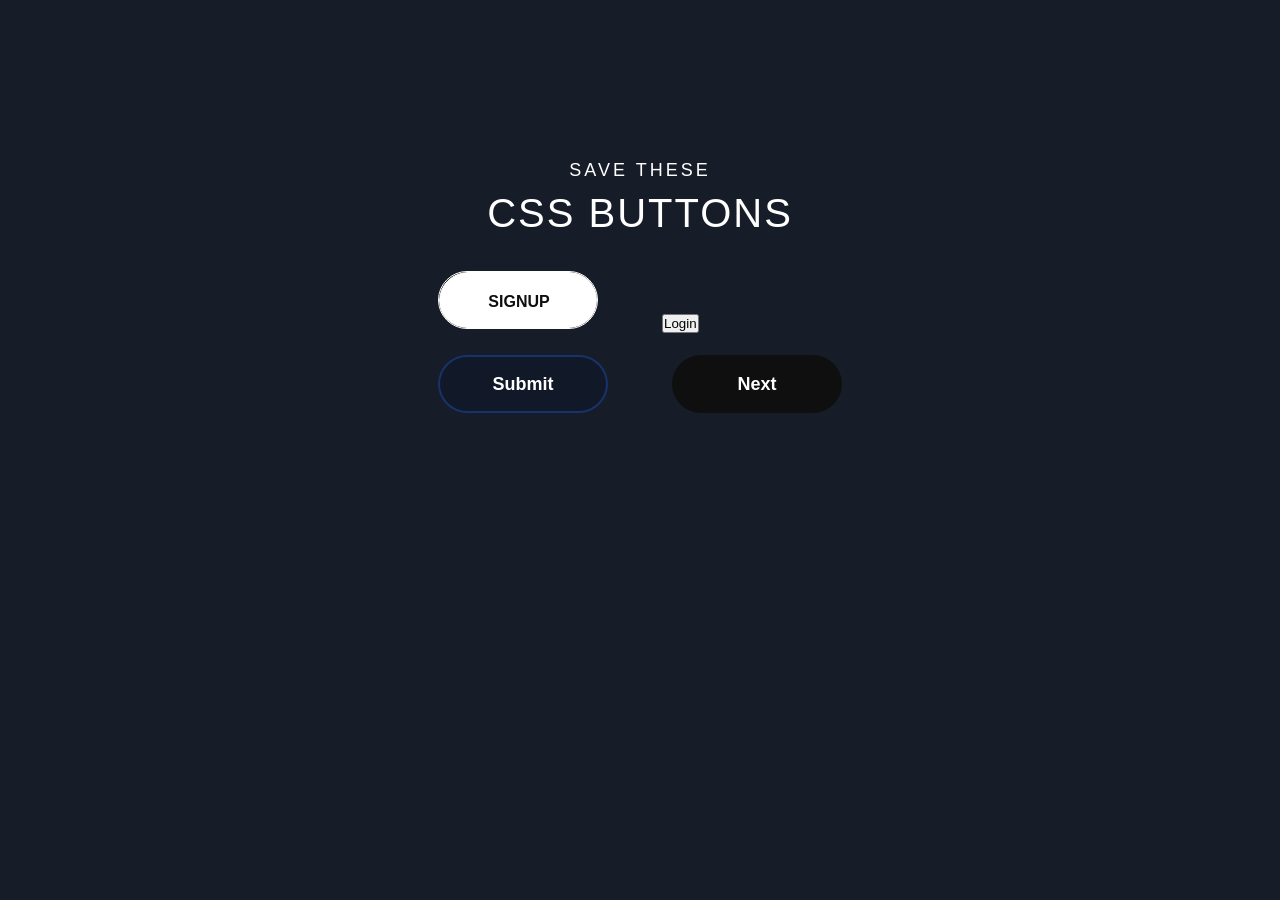
==== index.html @ 71bf4fc4 "Css Butten" ====
<!DOCTYPE html>
<html lang="en">
<head>
    <meta charset="UTF-8">
    <meta name="viewport" content="width=device-width, initial-scale=1.0">
    <title>SIX | Strong Button Hover</title>
    <link rel="stylesheet" href="css/style.css">
    <link rel="stylesheet" href="https://cdnjs.cloudflare.com/ajax/libs/animate.css/4.1.1/animate.min.css/">
</head>
<body>
    <div class="container">
        <div class="subtitle">Save These</div>
        <h1>Css Buttons</h1>
        <ul class="line">
            <li>
                <button class="btn-signup">
                    <span>S</span>
                    <span>i</span>
                    <span>g</span>
                    <span>n</span>
                    <span>u</span>
                    <span>p</span>
                </button>
                <button class="btn-login">
                    <span>Login</span>
                </button>  
            </li> 
            <li>
                <button class="btn-submit">
                    <span>Submit</span>
                </button>
                <button class="btn-next">
                    <span>Next</span>
                </button>
            </li>
            <li>

            </li>
            <li>

            </li>
        </ul>
    </div>
</body>
</html>
---- css/style.css ----
*,
*::after,
*::before{
    padding: 0;
    margin: 0;
    box-sizing: border-box;
}
body{
    background-color: #161c28;
}
ul{
    list-style: none;
}
.container{
    max-width: 1600px;
    padding: 0 15px;
    margin: 0 0;
}
h1,.subtitle{
    margin: 10px auto;
    color: white;
    text-align: center;
    font-family: sans-serif;
    font-weight: 10;
    text-transform: uppercase;
}
.subtitle{
    padding: 150px 10px 0px 10px;
    font-size: 18px;
    letter-spacing: 3px;
}
h1{
    padding:0px 10px 15px 10px;
    font-size: 40px;
    letter-spacing: 2px;
}
.line{
    display: grid;
    grid-template-rows: 1fr 1fr 1fr;
    justify-content: center;
    align-items: center;
}
.line li button{
    margin: 10px 30px;
}
/*-----------------------------------------| button Signup |---------------------------------------------*/
.line li > .btn-signup{
    position: relative;
    width: 160px;
    height: 58px;
    border: 1px solid white;
    border-radius: 50px;
    background-color: #0f0f0f; 
    color: white;
    font-size: 16px;
    font-weight: bolder;
    text-transform: uppercase;
    overflow: hidden;
    transition: 0.35s;
}
.line li > .btn-signup  span{
    position: absolute;
}
.line li > .btn-signup  span:first-child{
    top: -50%;
    left: 35%;
    transform: translate(-50% ,-50%);
    transition: 0.3s;
}
.line li > .btn-signup  span:nth-child(2){
    top: -70%;
    left: 40%;
    transform: translate(-50% ,-50%);
    transition: 0.4s;
}
.line li > .btn-signup  span:nth-child(3){
    top: -100%;
    left: 45%;
    transform: translate(-50% ,-50%);
    transition: 0.5s;
}
.line li > .btn-signup  span:nth-child(4){
    top: -130%;
    left: 50%;
    transform: translate(-50% ,-50%);
    transition: 0.6s;
}
.line li > .btn-signup  span:nth-child(5){
    top: -160%;
    left: 55%;
    transform: translate(-50% ,-50%);
    transition: 0.7s;
}
.line li > .btn-signup  span:last-child{
    top: -190%;
    left: 60%;
    transform: translate(-50% ,-50%);
    transition: 0.8s;
}
.line li > .btn-signup::before{
    content: 'signup';
    /* margin: 50px auto; */
    padding: 20px 0;
    width: 160px;
    height: 58px;
    border: 1px solid white;
    border-radius: 50px;
    background-color: white;
    color: #0f0f0f;
    text-transform: uppercase;
    position: absolute;
    top: 0;
    left: 0;
    transition: 0.35s;
}
.line li > .btn-signup:hover::before{
    top: 50%;
    left: 50%;
    transform: translate(-50% , 150%);
}
.line li > .btn-signup:hover  span:first-child{
    top: 50%;
    left: 35%;
    transform: translate(-50% ,-50%);
}
.line li > .btn-signup:hover  span:nth-child(2){
    top: 50%;
    left: 40%;
    transform: translate(-30% ,-50%);
}
.line li > .btn-signup:hover  span:nth-child(3){
    top: 50%;
    left: 46%;
    transform: translate(-50% ,-50%);
}
.line li > .btn-signup:hover  span:nth-child(4){
    top: 50%;
    left: 54%;
    transform: translate(-50% ,-50%);
}
.line li > .btn-signup:hover  span:nth-child(5){
    top: 50%;
    left: 62%;
    transform: translate(-50% ,-50%);
}
.line li > .btn-signup:hover  span:last-child{
    top: 50%;
    left: 69%;
    transform: translate(-50% ,-50%);
}
/*-----------------------------------------| button Submit |---------------------------------------------*/
.line li > .btn-submit{
    position: relative;
    width: 170px;
    height: 58px;
    border:2px solid #2563eb59;
    border-radius: 40px;
    background-color: #111827; 
    color: white;
    font-size: 18px;
    font-weight: 600;
    overflow: hidden;
    transition: 0.35s;
}
.line li > .btn-submit  span{
    position: relative;
    z-index: 2;
}
.line li > .btn-submit:hover{
    background-color: #0f0f0f;
    transform: translateY(-4px);
    box-shadow: 0 15px 35px rgba(37, 99, 235, 0.35);
}
/*-----------------------------------------| button Next |---------------------------------------------*/
.line li > .btn-next{
    position: relative;
    width: 170px;
    height: 58px;
    border: none;
    border-radius: 40px;
    background-color: #0f0f0f; 
    color: white;
    font-size: 18px;
    font-weight: 600;
    overflow: hidden;
    transition: 0.35s;
}
.line li > .btn-next  span{
    position: relative;
    z-index: 2;
}
.line li > .btn-next::before{
    content: '';
    position: absolute;
    border-radius: 16px;
    top: 0;
    left: -100%;
    width: 100%;
    height: 100%;
    background: #00d0ff;
    transition: 0.45s ease;
}
.line li > .btn-next:hover::before{
    left: 0;
}
.line li > .btn-next:hover{
    transform: translateY(-4px);
    box-shadow: 0 15px 35px #2563eb59;
}
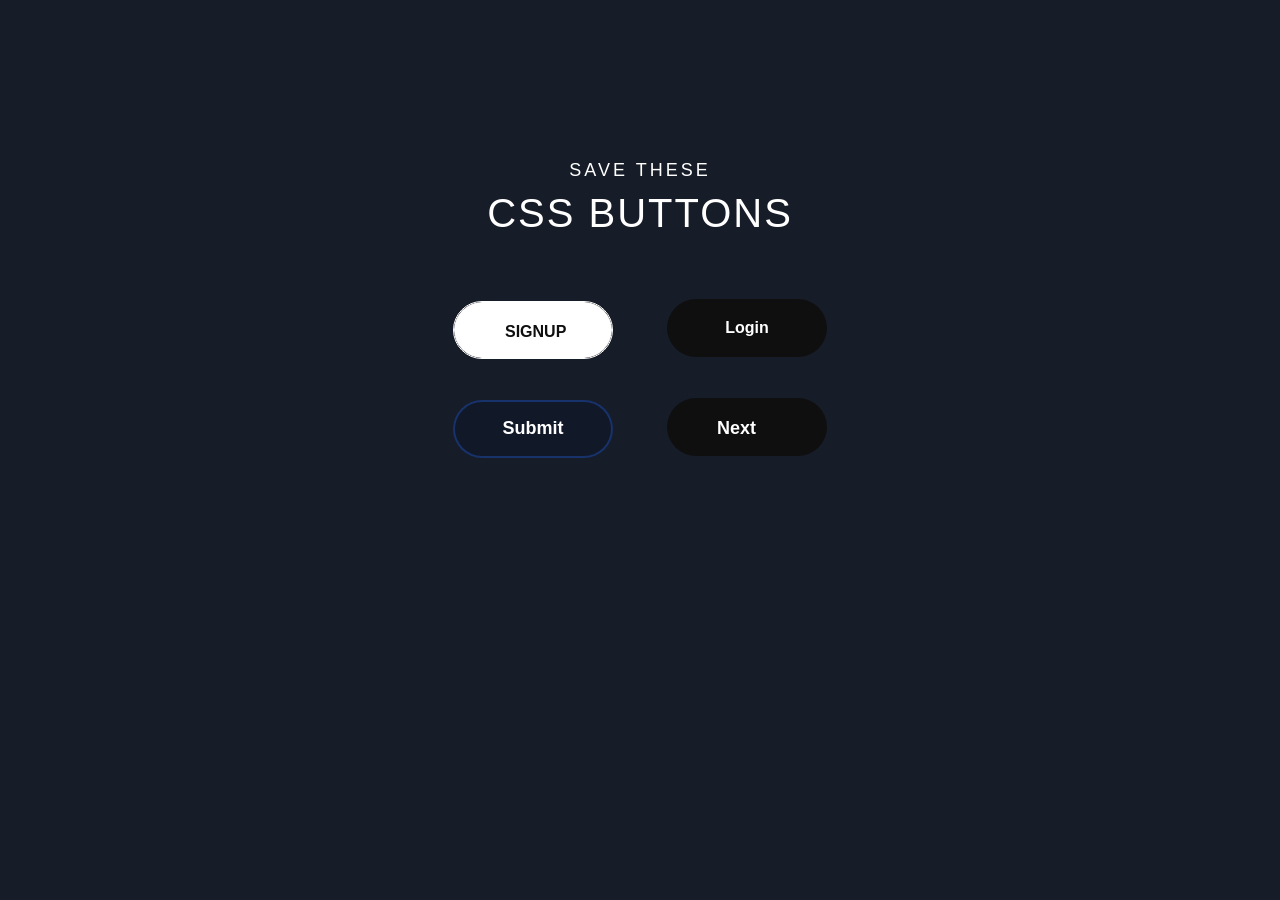
==== commit b21f4397: "feat: Use icons from icommon.io" ====
--- a/index.html
+++ b/index.html
@@ -6,6 +6,7 @@
     <title>SIX | Strong Button Hover</title>
     <link rel="stylesheet" href="css/style.css">
     <link rel="stylesheet" href="https://cdnjs.cloudflare.com/ajax/libs/animate.css/4.1.1/animate.min.css/">
+    <link rel="stylesheet" href="css/icons.css">
 </head>
 <body>
     <div class="container">
@@ -30,11 +31,10 @@
                     <span>Submit</span>
                 </button>
                 <button class="btn-next">
-                    <span>Next</span>
+                    <span>Next<i class="icon-weather-windy"></i></span>
                 </button>
             </li>
             <li>
-
             </li>
             <li>
 
--- a/css/style.css
+++ b/css/style.css
@@ -36,12 +36,15 @@
 }
 .line{
     display: grid;
-    grid-template-rows: 1fr 1fr 1fr;
+    grid-template-rows: 1fr 1fr 1fr 1fr;
     justify-content: center;
     align-items: center;
 }
+.line li{
+    position: relative;
+}
 .line li button{
-    margin: 10px 30px;
+    margin: 15px 25px;
 }
 /*-----------------------------------------| button Signup |---------------------------------------------*/
 .line li > .btn-signup{
@@ -56,6 +59,7 @@
     font-weight: bolder;
     text-transform: uppercase;
     overflow: hidden;
+    transform: translate(0, 25px);
     transition: 0.35s;
 }
 .line li > .btn-signup  span{
@@ -99,10 +103,9 @@
 }
 .line li > .btn-signup::before{
     content: 'signup';
-    /* margin: 50px auto; */
-    padding: 20px 0;
-    width: 160px;
-    height: 58px;
+    padding: 20px 50px;
+    width: 100%;
+    height: 100%;
     border: 1px solid white;
     border-radius: 50px;
     background-color: white;
@@ -111,12 +114,14 @@
     position: absolute;
     top: 0;
     left: 0;
+    transform: translate(0, 0);
     transition: 0.35s;
 }
 .line li > .btn-signup:hover::before{
+    position: absolute;
     top: 50%;
     left: 50%;
-    transform: translate(-50% , 150%);
+    transform: translate(-50% , 115%);
 }
 .line li > .btn-signup:hover  span:first-child{
     top: 50%;
@@ -148,13 +153,48 @@
     left: 69%;
     transform: translate(-50% ,-50%);
 }
+/*-----------------------------------------| button Login |---------------------------------------------*/
+.line li > .btn-login{
+    position: relative;
+    width: 160px;
+    height: 58px;
+    border: none;
+    border-radius: 50px;
+    background-color: #0f0f0f; 
+    color: white;
+    font-size: 16px;
+    font-weight: bolder;
+    overflow: hidden;
+    transition: 0.5s;
+}
+.line li > .btn-login  span{
+    position: relative;
+}
+.line li > .btn-login::after{
+    content: '';
+    position: absolute;
+    top: 0;
+    left: 0;
+    width: 100%;
+    height: 100%;
+    background: white;
+    transform: rotateY(90deg) skew(80deg);
+    transition: 0.5s ease;
+}
+.line li > .btn-login:hover::after{
+    transform: rotateY(180deg) skew(-5deg);
+}
+.line li > .btn-login:hover > span{
+    color: #0f0f0f;
+    z-index: 2;
+}
 /*-----------------------------------------| button Submit |---------------------------------------------*/
 .line li > .btn-submit{
     position: relative;
-    width: 170px;
+    width: 160px;
     height: 58px;
     border:2px solid #2563eb59;
-    border-radius: 40px;
+    border-radius: 50px;
     background-color: #111827; 
     color: white;
     font-size: 18px;
@@ -174,10 +214,10 @@
 /*-----------------------------------------| button Next |---------------------------------------------*/
 .line li > .btn-next{
     position: relative;
-    width: 170px;
+    width: 160px;
     height: 58px;
     border: none;
-    border-radius: 40px;
+    border-radius: 50px;
     background-color: #0f0f0f; 
     color: white;
     font-size: 18px;
@@ -189,10 +229,15 @@
     position: relative;
     z-index: 2;
 }
+.line li > .btn-next  span i{
+    font-size: 21px;
+    opacity: 0;
+    transition: 0.5s;
+}
 .line li > .btn-next::before{
     content: '';
     position: absolute;
-    border-radius: 16px;
+    border-radius: 50px;
     top: 0;
     left: -100%;
     width: 100%;
@@ -207,23 +252,19 @@
     transform: translateY(-4px);
     box-shadow: 0 15px 35px #2563eb59;
 }
-
-
-
-
-
-
-
-
-
-
-
-
-
-
-
-
-
-
-
-
+.line li > .btn-next:hover span i{
+    opacity: 1;
+}
+
+
+
+
+
+
+
+
+
+
+
+
+
--- a/css/icons.css
+++ b/css/icons.css
@@ -0,0 +1,48 @@
+@font-face {
+  font-family: 'icomoon';
+  src:  url('../fonts/icomoon/fonts/icomoon.eot');
+  src:  url('../fonts/icomoon/fonts/icomoon.svg') format('embedded-opentype'),
+    url('../fonts/icomoon/fonts/icomoon.ttf') format('truetype'),
+    url('../fonts/icomoon/fonts/icomoon.woff') format('woff'),
+    url('../fonts/icomoon/fonts/icomoon.svg') format('svg');
+  font-weight: normal;
+  font-style: normal;
+  font-display: block;
+}
+
+[class^="icon-"], [class*=" icon-"] {
+  /* use !important to prevent issues with browser extensions that change fonts */
+  font-family: 'icomoon' !important;
+  speak: never;
+  font-style: normal;
+  font-weight: normal;
+  font-variant: normal;
+  text-transform: none;
+  line-height: 1;
+
+  /* Better Font Rendering =========== */
+  -webkit-font-smoothing: antialiased;
+  -moz-osx-font-smoothing: grayscale;
+}
+
+.icon-heart-outline:before {
+  content: "\e900";
+}
+.icon-location-arrow-outline:before {
+  content: "\e901";
+}
+.icon-thumbs-up:before {
+  content: "\e902";
+}
+.icon-weather-windy:before {
+  content: "\e903";
+}
+.icon-weather-windy-cloudy:before {
+  content: "\e904";
+}
+.icon-arrow-up-right2:before {
+  content: "\ea3b";
+}
+.icon-github:before {
+  content: "\eab0";
+}
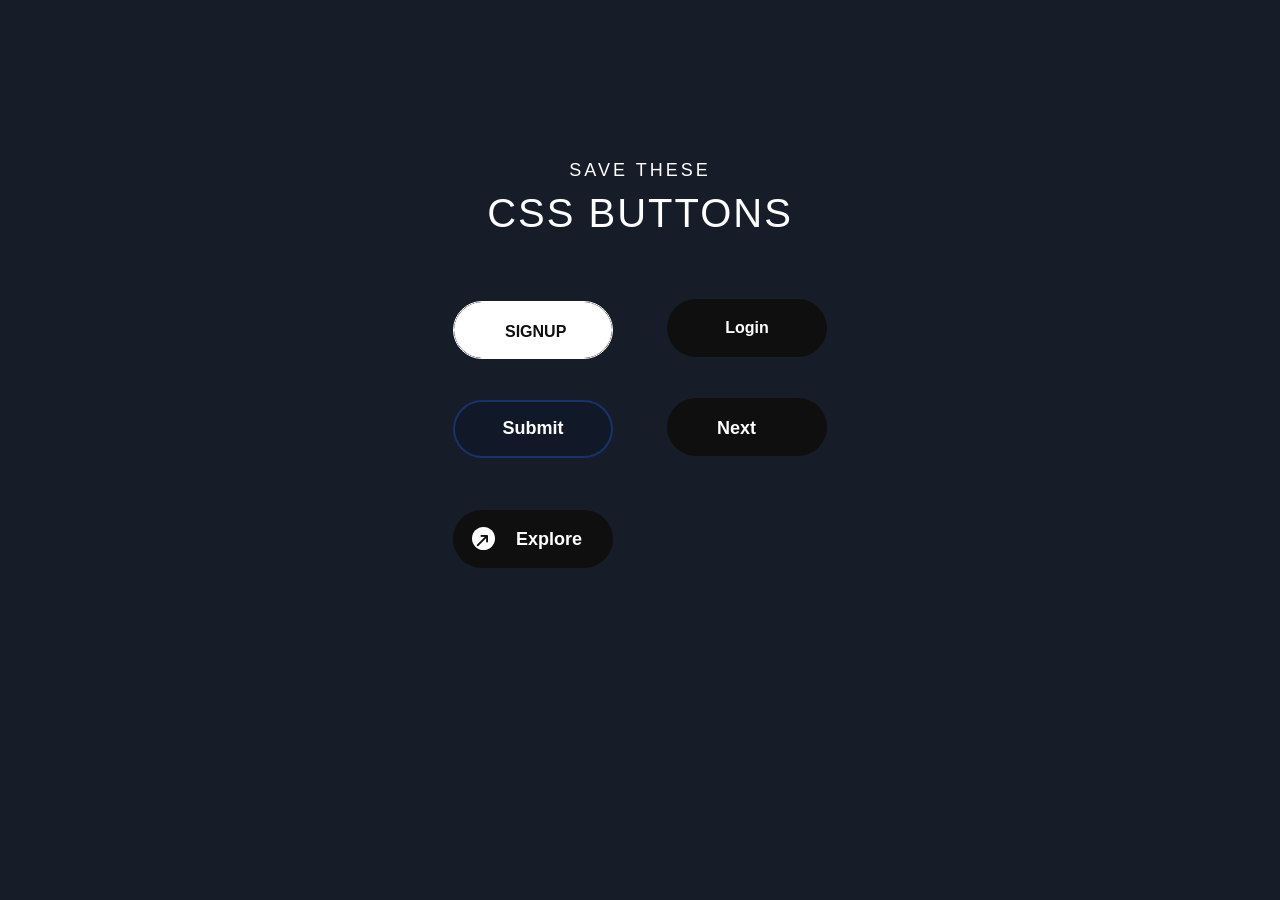
==== commit c0b6ff27: "feat: Added explore button" ====
--- a/index.html
+++ b/index.html
@@ -10,6 +10,9 @@
 </head>
 <body>
     <div class="container">
+        <!-- <div class="my-github">
+            <a class="my-github-link" href=""><i class="icon-github"></i></a>
+        </div> -->
         <div class="subtitle">Save These</div>
         <h1>Css Buttons</h1>
         <ul class="line">
@@ -35,6 +38,10 @@
                 </button>
             </li>
             <li>
+                <button class="btn-explore">
+                    <i class="icon-arrow-up-right2"></i>
+                    <span><i class="icon-arrow-up-right2"></i>Explore</span>
+                </button>
             </li>
             <li>
 
--- a/css/style.css
+++ b/css/style.css
@@ -16,6 +16,24 @@
     padding: 0 15px;
     margin: 0 0;
 }
+/* .my-github{
+    width: 0px;
+    height: 0px;
+    border: 80px solid transparent;
+    border-top-color: black;
+    border-left-color: black;
+    position: fixed;
+    top: 0;
+    left: 0;
+    z-index: 50;
+}
+.my-github >.my-github-link > i{
+    color: white;
+    font-size: 50px;
+    position:fixed;
+    top: 20px;
+    left: 20px;
+} */
 h1,.subtitle{
     margin: 10px auto;
     color: white;
@@ -255,16 +273,75 @@
 .line li > .btn-next:hover span i{
     opacity: 1;
 }
-
-
-
-
-
-
-
-
-
-
-
-
-
+/*-----------------------------------------| button Explore |---------------------------------------------*/
+.line li > .btn-explore{
+    position: relative;
+    width: 160px;
+    height: 58px;
+    border: none;
+    border-radius: 50px;
+    background-color: #0f0f0f; 
+    color: white;
+    font-size: 18px;
+    font-weight: 600;
+    overflow: hidden;
+    transition: 0.35s;
+}
+.line li > .btn-explore span{
+    color: white;
+    position: absolute;
+    top: 50%;
+    left: 60%;
+    transform:translate(-50% , -50%)
+}
+.line li > .btn-explore span i{
+    font-size: 15px;
+    color: white;
+    position: absolute;
+    top: 200%;
+    left:-115%;
+    transition: 0.2s;
+    z-index: 50;
+} 
+.line li > .btn-explore::before{
+    content: '';
+    width: 23px;
+    height: 23px;
+    background-color: white;
+    border-radius: 50%;
+    position: absolute;
+    top: 30%;
+    left: 12%;
+}
+.line li > .btn-explore > i{
+    font-size: 15px;
+    color: #0f0f0f;
+    position: absolute;
+    top: 40%;
+    left: 14%;
+    transition: 0.2s;
+    z-index: 2;
+}
+
+.line li > .btn-explore:hover{
+    background-color: #00d0ff;
+}
+/* .line li > .btn-explore:hover::before{
+    z-index: 0;
+} */
+.line li > .btn-explore:hover span i{
+    opacity: 1;
+    top: 20%;
+    left: -61%;
+    z-index: 5;
+}
+.line li > .btn-explore:hover i{
+    opacity: 0;
+    color: #00d0ff;
+    top: -100%;
+    left: 65%;
+}
+
+
+
+
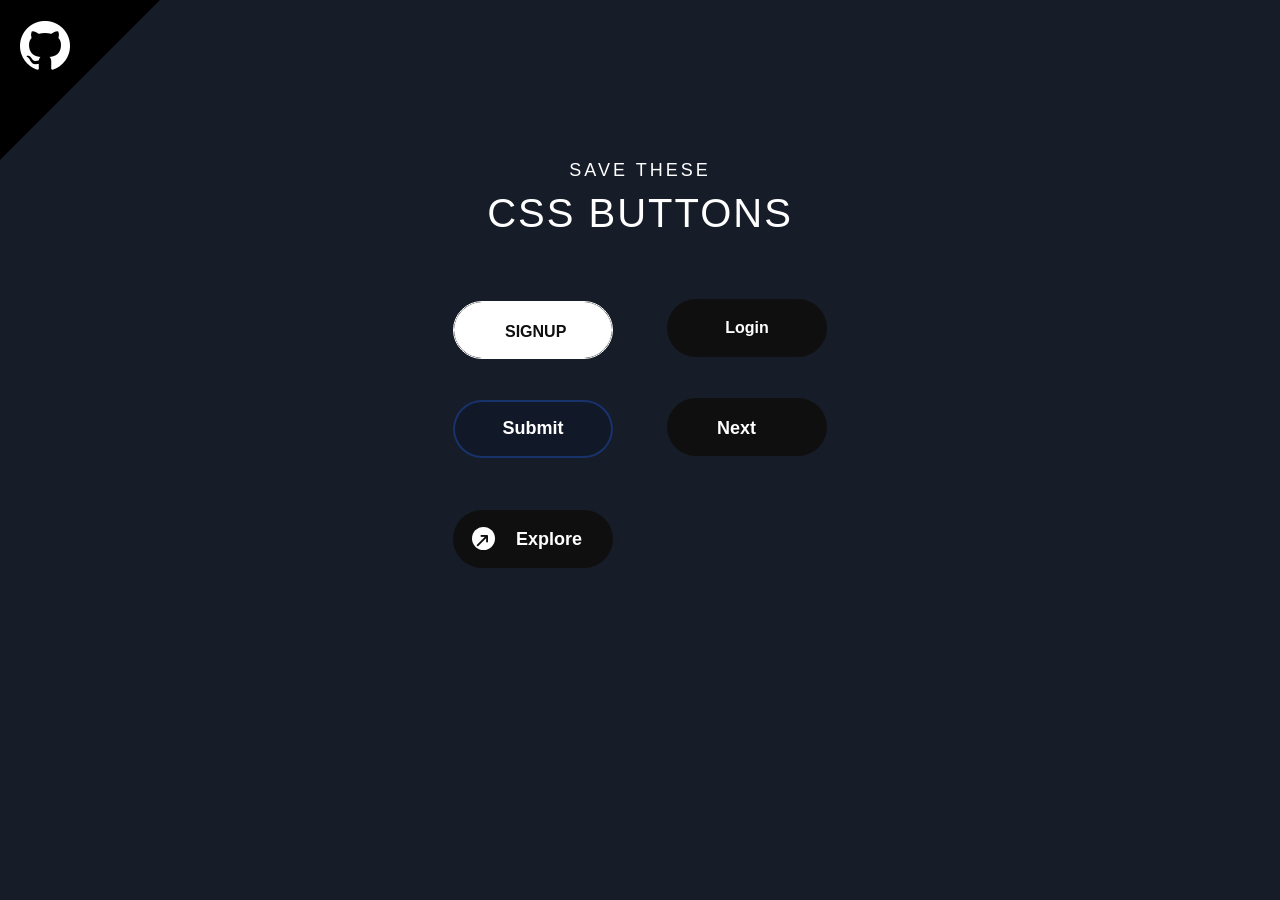
==== commit 8f113522: "feat: Insert github link" ====
--- a/index.html
+++ b/index.html
@@ -10,9 +10,9 @@
 </head>
 <body>
     <div class="container">
-        <!-- <div class="my-github">
+        <div class="my-github">
             <a class="my-github-link" href=""><i class="icon-github"></i></a>
-        </div> -->
+        </div>
         <div class="subtitle">Save These</div>
         <h1>Css Buttons</h1>
         <ul class="line">
--- a/css/style.css
+++ b/css/style.css
@@ -16,7 +16,7 @@
     padding: 0 15px;
     margin: 0 0;
 }
-/* .my-github{
+.my-github{
     width: 0px;
     height: 0px;
     border: 80px solid transparent;
@@ -33,7 +33,7 @@
     position:fixed;
     top: 20px;
     left: 20px;
-} */
+}
 h1,.subtitle{
     margin: 10px auto;
     color: white;
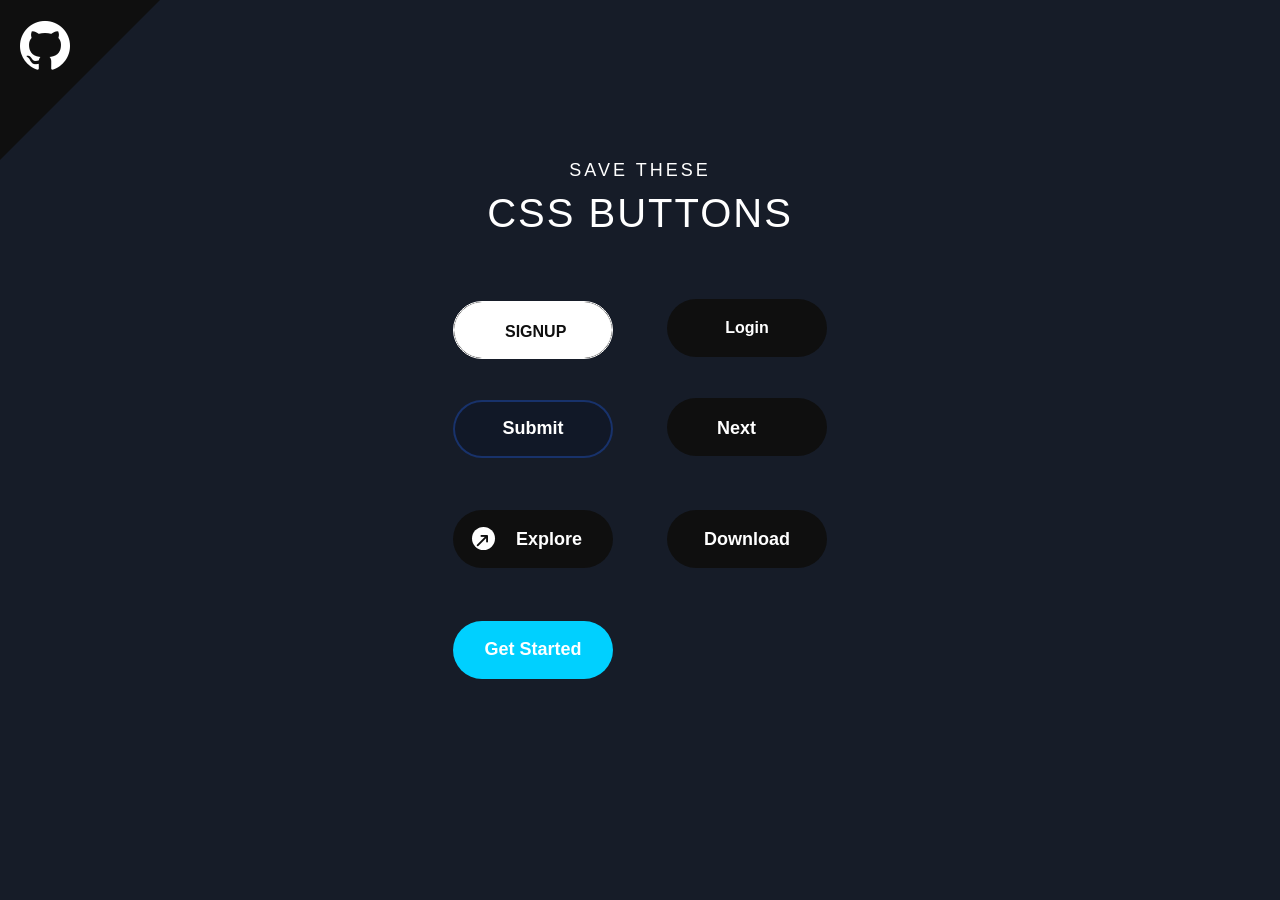
==== commit cecd0b44: "feat: Create download and get started button by animathion keyfreams" ====
--- a/index.html
+++ b/index.html
@@ -42,9 +42,15 @@
                     <i class="icon-arrow-up-right2"></i>
                     <span><i class="icon-arrow-up-right2"></i>Explore</span>
                 </button>
+                <button class="btn-download">
+                    <span>Download</span>
+                    <i class="icon-download1"></i>
+                </button>
             </li>
             <li>
-
+                <button class="btn-get-started">
+                    <span>Get Started</span>
+                </button>
             </li>
         </ul>
     </div>
--- a/css/style.css
+++ b/css/style.css
@@ -20,8 +20,8 @@
     width: 0px;
     height: 0px;
     border: 80px solid transparent;
-    border-top-color: black;
-    border-left-color: black;
+    border-top-color: #0f0f0f;
+    border-left-color: #0f0f0f;
     position: fixed;
     top: 0;
     left: 0;
@@ -326,9 +326,6 @@
 .line li > .btn-explore:hover{
     background-color: #00d0ff;
 }
-/* .line li > .btn-explore:hover::before{
-    z-index: 0;
-} */
 .line li > .btn-explore:hover span i{
     opacity: 1;
     top: 20%;
@@ -341,7 +338,96 @@
     top: -100%;
     left: 65%;
 }
-
-
-
-
+/*-----------------------------------------| button Download |---------------------------------------------*/
+.line li > .btn-download{
+    position: relative;
+    width: 160px;
+    height: 58px;
+    border: none;
+    border-radius: 50px;
+    background-color: #0f0f0f; 
+    color: white;
+    font-size: 18px;
+    font-weight: 600;
+    overflow: hidden;
+    transition: 0.35s;
+}
+.line li > .btn-download > i{
+    font-size: 35px;
+    position: absolute;
+    top: 100%;
+    left: 50%;
+    transform: translate(-50% , 50%);
+    opacity: 0;
+    transition: 0.2s ease-in;
+}
+.line li > .btn-download span{
+    position: absolute;
+    top: 50%;
+    left: 50%;
+    transform: translate(-50% , -50%);
+    transition: 0.2s ease-out;
+}
+.line li > .btn-download:hover{
+    background-color: #00d0ff;
+}
+.line li > .btn-download:hover span{
+    top: -80%;
+    left: 50%;
+    transform: translate(-50% , 0%);
+    opacity: 0;
+}
+.line li > .btn-download:hover i{
+    top: 50%;
+    left: 50%;
+    transform: translate(-50% , -50%);
+    opacity: 1;
+}
+/*-----------------------------------------| button Send |---------------------------------------------*/
+
+/*-----------------------------------------| button Get Started |---------------------------------------------*/
+.line li > .btn-get-started{
+    position: relative;
+    width: 160px;
+    height: 58px;
+    border: none;
+    border-radius: 50px;
+    background-color: #00d0ff; 
+    color: white;
+    font-size: 18px;
+    font-weight: 600;
+    overflow: hidden;
+    transition: 0.35s;
+}
+.line li > .btn-get-started:hover{
+    animation: rubberBand 1s ease;
+    transform-origin: center;
+}
+
+
+
+
+
+@keyframes rubberBand{
+    0%{
+        transform: scale3d(1,1,1);
+    }
+    30%{
+        transform: scale3d(1.25,0.75,1);
+    }
+    40%{
+        transform: scale3d(0.75 , 1.25,1);
+    }
+    50%{
+        transform: scale3d(1.15,0.85,1);
+    }
+    65%{
+        transform: scale3d(0.95,1.05,1);
+    }
+    75%{
+        transform: scale3d(1.05 , 0.95, 1);
+    }
+    100%{
+        transform: scale3d(1,1,1);
+    }
+}
--- a/css/icons.css
+++ b/css/icons.css
@@ -25,6 +25,9 @@
   -moz-osx-font-smoothing: grayscale;
 }
 
+.icon-download1:before {
+  content: "\e96f";
+}
 .icon-heart-outline:before {
   content: "\e900";
 }
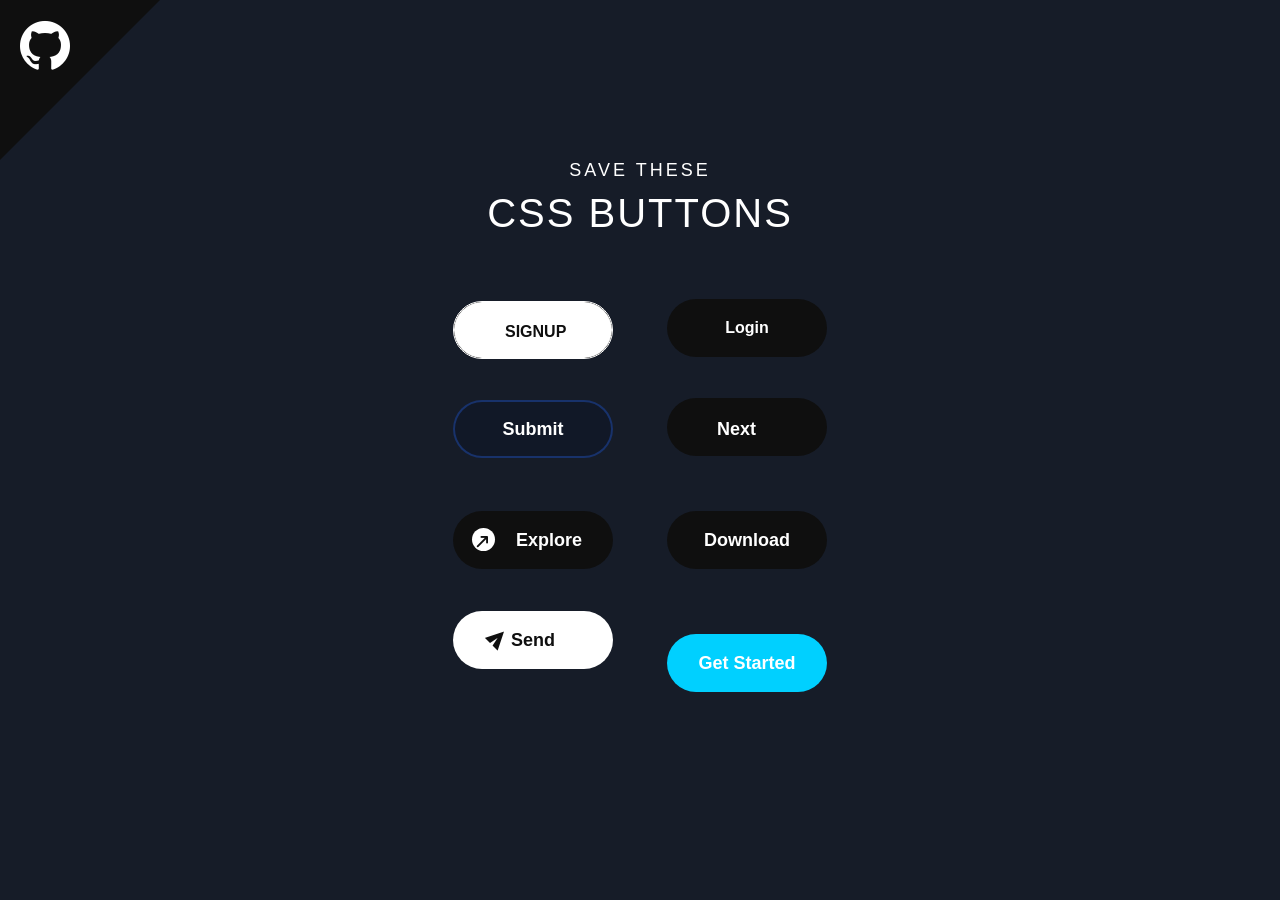
==== commit e2ada698: "feat: Added hard button(send button)" ====
--- a/index.html
+++ b/index.html
@@ -48,6 +48,15 @@
                 </button>
             </li>
             <li>
+                <button class="btn-send">
+                    <i class="letter icon-send"></i>
+                    <span class="send">Send</span>
+                    <i class="checked icon-thumbs-up"></i>
+                    <span class="sent-s">S</span>
+                    <span class="sent-e">e</span>
+                    <span class="sent-n">n</span>
+                    <span class="sent-t">t</span>
+                </button>
                 <button class="btn-get-started">
                     <span>Get Started</span>
                 </button>
--- a/css/style.css
+++ b/css/style.css
@@ -384,7 +384,126 @@
     opacity: 1;
 }
 /*-----------------------------------------| button Send |---------------------------------------------*/
-
+.line li > .btn-send{
+    position: relative;
+    width: 160px;
+    height: 58px;
+    border: none;
+    border-radius: 50px;
+    background-color: white; 
+    color: #0f0f0f;
+    font-size: 18px;
+    font-weight: 600;
+    /* overflow: hidden; */
+    transition: 0.35s;
+}
+.line li > .btn-send > i.letter{
+    transform-origin: center;
+    position: absolute;
+    top: 45%;
+    left: 25%;
+    transform:translate(-25% , -45%) rotate(-45deg);
+    transform-origin: center;
+    transition: 0.35s ease-in-out;
+}
+.line li > .btn-send > i.checked{
+    position: absolute;
+    top: 50%;
+    left: 20%;
+    transform: translate(-15%,-50%);
+    font-size: 25px;
+    font-weight: 100;
+    opacity: 0;
+    transition-delay: 1.5s;
+}
+.line li > .btn-send span.sent-s{
+    position: absolute;
+    top: 100%;
+    left: 40%;
+    transform: translate(-40%,0%);
+    transition: 0.2s;
+    transition-delay: 1s;
+}
+.line li > .btn-send span.sent-e{
+    position: absolute;
+    top: -100%;
+    left: 47%;
+    transition: 0.6s;
+    transition-delay: 1s;
+    transform: translate(-40%,0);
+}
+.line li > .btn-send span.sent-n{
+    position: absolute;
+    top: 100%;
+    left: 54%;
+    transition: 0.2s;
+    transition-delay: 1s;
+    transform: translate(-40%,0%);
+}
+.line li > .btn-send span.sent-t{
+    position: absolute;
+    top: -40%;
+    left: 61%;
+    transition: 0.2s;
+    transition-delay: 1s;
+    transform: translate(-40%,0%);
+}
+.line li > .btn-send span.send{
+    position: absolute;
+    width: 100%;
+    top: 50%;
+    left: 60%;
+    transform: translate(-60% , -50%);
+    transition: 0.5s 0.5s ease-in;
+}
+.line li > .btn-send:hover span.send{
+    width: 0;
+    opacity: 0;
+    letter-spacing: 10px;
+}
+.line li > .btn-send:hover i.letter{
+    top: 45%;
+    left: 25%;
+    transform:translate(-25% , -45%) rotate(1deg);
+    animation: ZoomOutRight 1s ease;
+    animation-delay: 0.5s;
+    animation-fill-mode: forwards;
+}
+.line li > .btn-send:hover i.checked{
+    opacity: 1;
+    animation: rubberBand 2s ease;
+    animation-fill-mode: forwards;
+    animation-delay: 1s;
+    top: 30%;
+    left: 20%;
+    transform: translate(-15%,-50%); 
+}
+.line li > .btn-send:hover span.sent-s{
+    top: 50%;
+    left: 40%;
+    transform: translate(-40%,-50%);
+}
+.line li > .btn-send:hover span.sent-e{
+    top: 50%;
+    left: 47%;
+    transform: translate(-40%,-50%);
+}
+.line li > .btn-send:hover span.sent-n{
+    top: 50%;
+    left: 54%;
+    transform: translate(-40%,-50%);
+}
+.line li > .btn-send:hover span.sent-t{
+    top: 50%;
+    left: 60%;
+    transform: translate(-40%,-50%);
+}
+.line li > .btn-send:not(:hover) span.sent-s,
+.line li > .btn-send:not(:hover) span.sent-e,
+.line li > .btn-send:not(:hover) span.sent-n,
+.line li > .btn-send:not(:hover) span.sent-t{
+    visibility: hidden;
+}
 /*-----------------------------------------| button Get Started |---------------------------------------------*/
 .line li > .btn-get-started{
     position: relative;
@@ -406,6 +525,18 @@
 
 
 
+@keyframes ZoomOutRight{
+    40%{
+        opacity: 1;
+        transform: scale3d(0.475,0.475,0.475) translate3d(-42px , 0 ,0);
+    }
+    100%{
+        opacity: 0;
+        transform: scale3d(0,10,20) translate3d(2000px , 0 ,0);
+        transform-origin: top top;
+    }
+}
+
 
 
 @keyframes rubberBand{
--- a/css/icons.css
+++ b/css/icons.css
@@ -24,7 +24,15 @@
   -webkit-font-smoothing: antialiased;
   -moz-osx-font-smoothing: grayscale;
 }
-
+.icon-paper-plane:before {
+  content: "\e905";
+}
+.icon-send1:before {
+  content: "\e905";
+}
+.icon-send:before {
+  content: "\e906";
+}
 .icon-download1:before {
   content: "\e96f";
 }
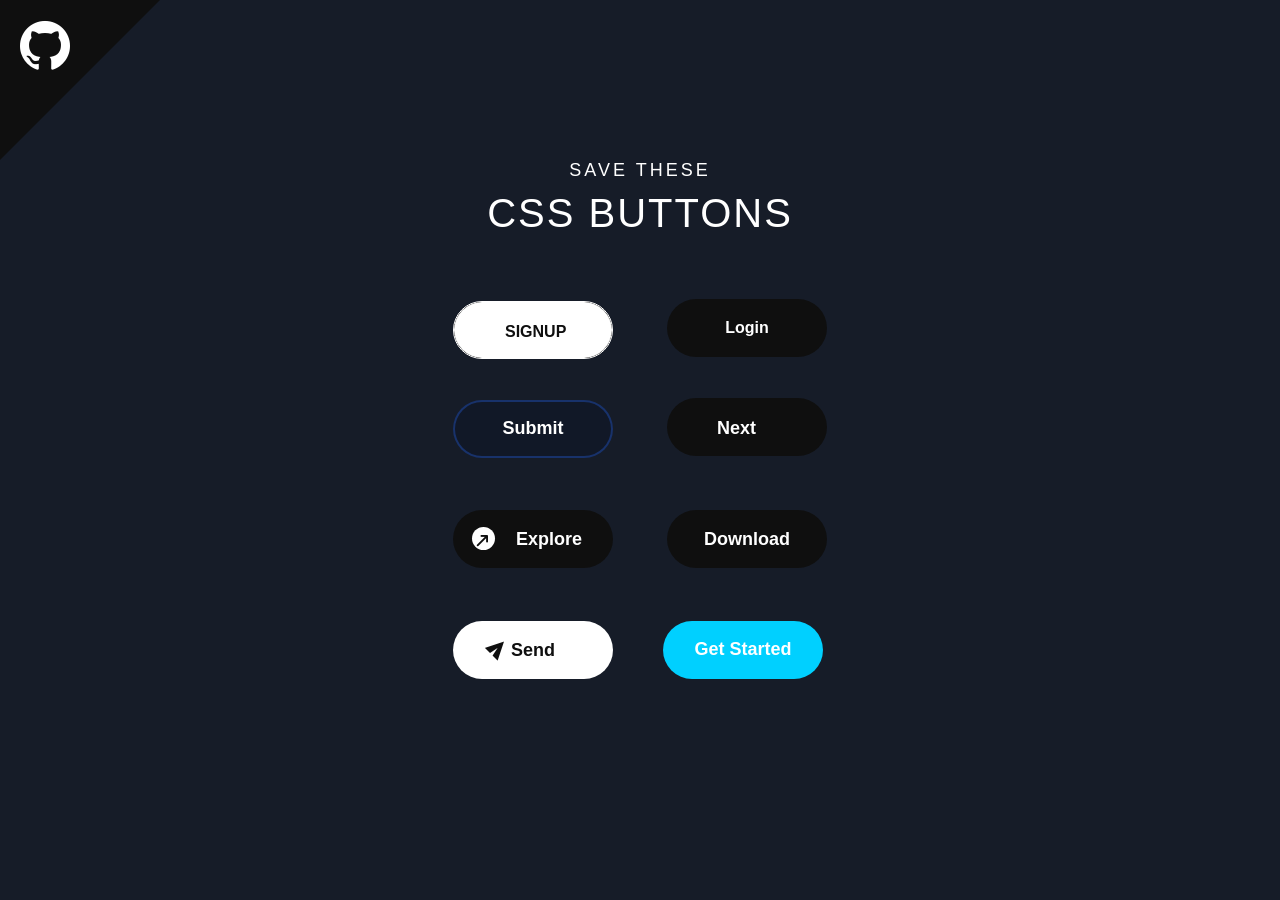
==== commit de98766c: "fix: position some place" ====
--- a/index.html
+++ b/index.html
@@ -11,7 +11,7 @@
 <body>
     <div class="container">
         <div class="my-github">
-            <a class="my-github-link" href=""><i class="icon-github"></i></a>
+            <a class="my-github-link" href="https://github.com/Mohsen-NEGU/Creative-Hover-Buttons"><i class="icon-github"></i></a>
         </div>
         <div class="subtitle">Save These</div>
         <h1>Css Buttons</h1>
--- a/css/style.css
+++ b/css/style.css
@@ -506,7 +506,7 @@
 }
 /*-----------------------------------------| button Get Started |---------------------------------------------*/
 .line li > .btn-get-started{
-    position: relative;
+    position: absolute;
     width: 160px;
     height: 58px;
     border: none;
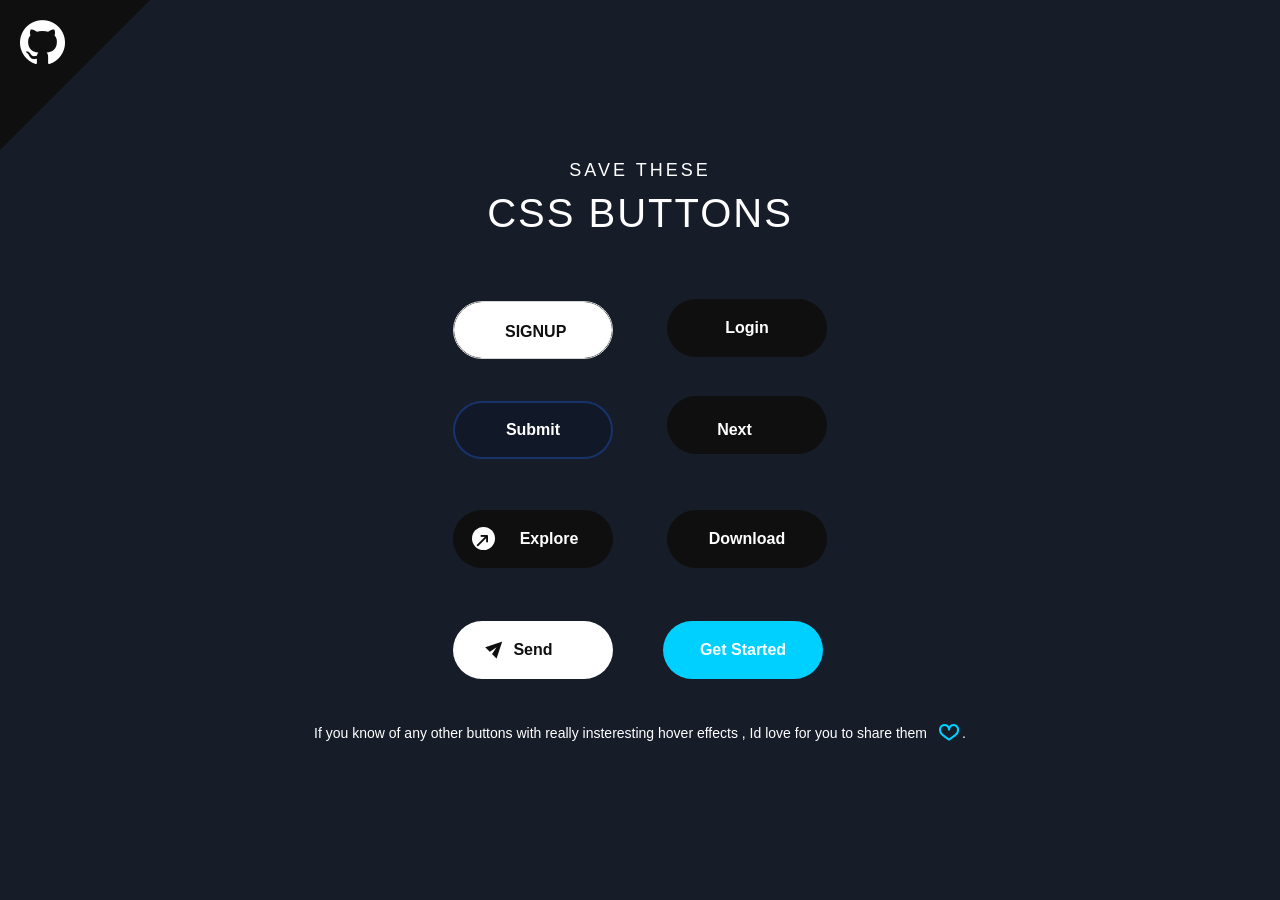
==== commit f5d3d0a2: "feat: insert caption onder the buttons" ====
--- a/index.html
+++ b/index.html
@@ -62,6 +62,7 @@
                 </button>
             </li>
         </ul>
+        <div class="caption">If you know of any other buttons with really insteresting hover effects , Id love for you to share them<i class="icon-heart-outline"></i>.</div>
     </div>
 </body>
 </html>
--- a/css/style.css
+++ b/css/style.css
@@ -1,3 +1,46 @@
+/* ------------------------------------------| Variables |------------------------------------------------ */
+:root{
+    /*----------| Primary Color |----------*/
+    --md-primary: #0f0f0f;
+    --md-primary-variant: #111827;
+    --md-on-primary: #ffffff;
+    /*--------| Secondary Color (Accent) |--------*/
+    --md-secondary: #ffffff;
+    --md-secondary-variant: #000000;
+    --md-on-secondary: #ffffff;
+    /*---------| Completely Color |---------*/
+    --md-completely:#00d0ff;
+    --md-completely-variant:#00b0d8; 
+    /*------| Background & Surface |-------*/
+    --md-background: #161c28;
+    --md-surface:#1d2432;
+    --md-on-background: #ffffff;
+    --md-on-surface:#ffffff;
+    /*------------| Extra |------------ */
+    --border-color-1:#d4d4d4;
+    --border-color-2:#2563eb59;
+    --md-shadow:  rgba(37, 99, 235, 0.35);
+    /*-------------| Typography Scale |---------------*/
+    --font-h1: 40px;
+    --font-h1-second:36px;
+    --font-h1-threeth: 96px;
+    --font-subtitle-1: 18px;
+    --font-subtitle-2: 16px;
+    --font-subtitle-3: 14px;
+    --font-button-1: 16px;
+    --font-button-2: 14px;
+    --font-caption-1: 14px;
+    --font-caption-2:12px;
+    --font-title-icon-big: 45px;
+    --font-title-icon-mediom: 40px;
+    --font-title-icon-small: 35px;
+    --font-icon-1:15px;
+    --font-icon-2:25px;
+    --font-icon-3:35px;
+}
+
+
+/* ---------------------------------------------| Tags |-------------------------------------------------- */
 *,
 *::after,
 *::before{
@@ -6,37 +49,37 @@
     box-sizing: border-box;
 }
 body{
-    background-color: #161c28;
+    background-color: var(--md-background);
 }
 ul{
     list-style: none;
 }
 .container{
-    max-width: 1600px;
+    max-width: 1500px;
     padding: 0 15px;
     margin: 0 0;
 }
 .my-github{
     width: 0px;
     height: 0px;
-    border: 80px solid transparent;
-    border-top-color: #0f0f0f;
-    border-left-color: #0f0f0f;
+    border: 75px solid transparent;
+    border-top-color: var(--md-primary);
+    border-left-color: var(--md-primary);
     position: fixed;
     top: 0;
     left: 0;
     z-index: 50;
 }
 .my-github >.my-github-link > i{
-    color: white;
-    font-size: 50px;
+    color: var(--md-on-primary);
+    font-size: var(--font-title-icon-big);
     position:fixed;
     top: 20px;
     left: 20px;
 }
 h1,.subtitle{
     margin: 10px auto;
-    color: white;
+    color: var(--md-on-secondary);
     text-align: center;
     font-family: sans-serif;
     font-weight: 10;
@@ -44,12 +87,12 @@
 }
 .subtitle{
     padding: 150px 10px 0px 10px;
-    font-size: 18px;
+    font-size: var(--font-subtitle-1);
     letter-spacing: 3px;
 }
 h1{
     padding:0px 10px 15px 10px;
-    font-size: 40px;
+    font-size: var(--font-h1);
     letter-spacing: 2px;
 }
 .line{
@@ -64,16 +107,31 @@
 .line li button{
     margin: 15px 25px;
 }
+.caption{
+    padding: 5px 10px 20px 10px;
+    text-align: center;
+    font-family: sans-serif;
+    font-size: var(--font-caption-1);
+    color: var(--md-on-background);
+    display: flex;
+    justify-content: center;
+    align-items: center;
+}
+.caption i{
+    padding: 10px 0px 10px 10px;
+    font-size: var(--font-icon-2);
+    color: var(--md-completely);
+}
 /*-----------------------------------------| button Signup |---------------------------------------------*/
 .line li > .btn-signup{
     position: relative;
     width: 160px;
     height: 58px;
-    border: 1px solid white;
-    border-radius: 50px;
-    background-color: #0f0f0f; 
-    color: white;
-    font-size: 16px;
+    border: 1px solid var(--border-color-1);
+    border-radius: 50px;
+    background-color: var(--md-primary); 
+    color: var(--md-on-primary);
+    font-size: var(--font-button-1);
     font-weight: bolder;
     text-transform: uppercase;
     overflow: hidden;
@@ -124,10 +182,10 @@
     padding: 20px 50px;
     width: 100%;
     height: 100%;
-    border: 1px solid white;
-    border-radius: 50px;
-    background-color: white;
-    color: #0f0f0f;
+    border: 1px solid var(--md-on-primary);
+    border-radius: 50px;
+    background-color: var(--md-on-secondary);
+    color: var(--md-primary);
     text-transform: uppercase;
     position: absolute;
     top: 0;
@@ -178,9 +236,9 @@
     height: 58px;
     border: none;
     border-radius: 50px;
-    background-color: #0f0f0f; 
-    color: white;
-    font-size: 16px;
+    background-color: var(--md-primary); 
+    color: var(--md-on-primary);
+    font-size: var(--font-button-1);
     font-weight: bolder;
     overflow: hidden;
     transition: 0.5s;
@@ -195,7 +253,7 @@
     left: 0;
     width: 100%;
     height: 100%;
-    background: white;
+    background: var(--md-secondary);
     transform: rotateY(90deg) skew(80deg);
     transition: 0.5s ease;
 }
@@ -203,7 +261,7 @@
     transform: rotateY(180deg) skew(-5deg);
 }
 .line li > .btn-login:hover > span{
-    color: #0f0f0f;
+    color: var(--md-primary);
     z-index: 2;
 }
 /*-----------------------------------------| button Submit |---------------------------------------------*/
@@ -211,11 +269,11 @@
     position: relative;
     width: 160px;
     height: 58px;
-    border:2px solid #2563eb59;
-    border-radius: 50px;
-    background-color: #111827; 
-    color: white;
-    font-size: 18px;
+    border:2px solid var(--border-color-2);
+    border-radius: 50px;
+    background-color: var(--md-primary-variant); 
+    color: var(--md-on-primary);
+    font-size: var(--font-button-1);
     font-weight: 600;
     overflow: hidden;
     transition: 0.35s;
@@ -225,9 +283,9 @@
     z-index: 2;
 }
 .line li > .btn-submit:hover{
-    background-color: #0f0f0f;
+    background-color: var(--md-primary);
     transform: translateY(-4px);
-    box-shadow: 0 15px 35px rgba(37, 99, 235, 0.35);
+    box-shadow: 0 15px 35px var(--md-shadow);
 }
 /*-----------------------------------------| button Next |---------------------------------------------*/
 .line li > .btn-next{
@@ -236,9 +294,9 @@
     height: 58px;
     border: none;
     border-radius: 50px;
-    background-color: #0f0f0f; 
-    color: white;
-    font-size: 18px;
+    background-color: var(--md-primary); 
+    color: var(--md-on-primary);
+    font-size: var(--font-button-1);
     font-weight: 600;
     overflow: hidden;
     transition: 0.35s;
@@ -248,7 +306,7 @@
     z-index: 2;
 }
 .line li > .btn-next  span i{
-    font-size: 21px;
+    font-size: var(--font-icon-2);
     opacity: 0;
     transition: 0.5s;
 }
@@ -260,7 +318,7 @@
     left: -100%;
     width: 100%;
     height: 100%;
-    background: #00d0ff;
+    background: var(--md-completely);
     transition: 0.45s ease;
 }
 .line li > .btn-next:hover::before{
@@ -268,7 +326,7 @@
 }
 .line li > .btn-next:hover{
     transform: translateY(-4px);
-    box-shadow: 0 15px 35px #2563eb59;
+    box-shadow: 0 15px 35px var(--md-shadow);
 }
 .line li > .btn-next:hover span i{
     opacity: 1;
@@ -280,9 +338,9 @@
     height: 58px;
     border: none;
     border-radius: 50px;
-    background-color: #0f0f0f; 
-    color: white;
-    font-size: 18px;
+    background-color: var(--md-primary); 
+    color: var(--md-on-primary);
+    font-size: var(--font-button-1);
     font-weight: 600;
     overflow: hidden;
     transition: 0.35s;
@@ -295,11 +353,11 @@
     transform:translate(-50% , -50%)
 }
 .line li > .btn-explore span i{
-    font-size: 15px;
-    color: white;
+    font-size: var(--font-icon-1);
+    color: var(--md-on-secondary);
     position: absolute;
     top: 200%;
-    left:-115%;
+    left:-127%;
     transition: 0.2s;
     z-index: 50;
 } 
@@ -307,15 +365,15 @@
     content: '';
     width: 23px;
     height: 23px;
-    background-color: white;
+    background-color: var(--md-secondary);
     border-radius: 50%;
     position: absolute;
     top: 30%;
     left: 12%;
 }
 .line li > .btn-explore > i{
-    font-size: 15px;
-    color: #0f0f0f;
+    font-size: var(--font-icon-1);
+    color: var(--md-primary);
     position: absolute;
     top: 40%;
     left: 14%;
@@ -324,17 +382,17 @@
 }
 
 .line li > .btn-explore:hover{
-    background-color: #00d0ff;
+    background-color: var(--md-completely);
 }
 .line li > .btn-explore:hover span i{
     opacity: 1;
-    top: 20%;
-    left: -61%;
+    top: 13%;
+    left: -75%;
     z-index: 5;
 }
 .line li > .btn-explore:hover i{
     opacity: 0;
-    color: #00d0ff;
+    color: var(--md-completely);
     top: -100%;
     left: 65%;
 }
@@ -345,15 +403,15 @@
     height: 58px;
     border: none;
     border-radius: 50px;
-    background-color: #0f0f0f; 
-    color: white;
-    font-size: 18px;
+    background-color: var(--md-primary); 
+    color: var(--md-on-primary);
+    font-size: var(--font-button-1);
     font-weight: 600;
     overflow: hidden;
     transition: 0.35s;
 }
 .line li > .btn-download > i{
-    font-size: 35px;
+    font-size: var(--font-icon-3);
     position: absolute;
     top: 100%;
     left: 50%;
@@ -369,7 +427,7 @@
     transition: 0.2s ease-out;
 }
 .line li > .btn-download:hover{
-    background-color: #00d0ff;
+    background-color: var(--md-completely);
 }
 .line li > .btn-download:hover span{
     top: -80%;
@@ -390,11 +448,11 @@
     height: 58px;
     border: none;
     border-radius: 50px;
-    background-color: white; 
-    color: #0f0f0f;
-    font-size: 18px;
+    background-color: var(--md-secondary); 
+    color: var(--md-primary);
+    font-size: var(--font-button-1);
     font-weight: 600;
-    /* overflow: hidden; */
+    overflow: hidden;
     transition: 0.35s;
 }
 .line li > .btn-send > i.letter{
@@ -411,7 +469,7 @@
     top: 50%;
     left: 20%;
     transform: translate(-15%,-50%);
-    font-size: 25px;
+    font-size: var(--font-icon-2);
     font-weight: 100;
     opacity: 0;
     transition-delay: 1.5s;
@@ -511,9 +569,9 @@
     height: 58px;
     border: none;
     border-radius: 50px;
-    background-color: #00d0ff; 
-    color: white;
-    font-size: 18px;
+    background-color: var(--md-completely); 
+    color: var(--md-on-primary);
+    font-size: var(--font-button-1);
     font-weight: 600;
     overflow: hidden;
     transition: 0.35s;
